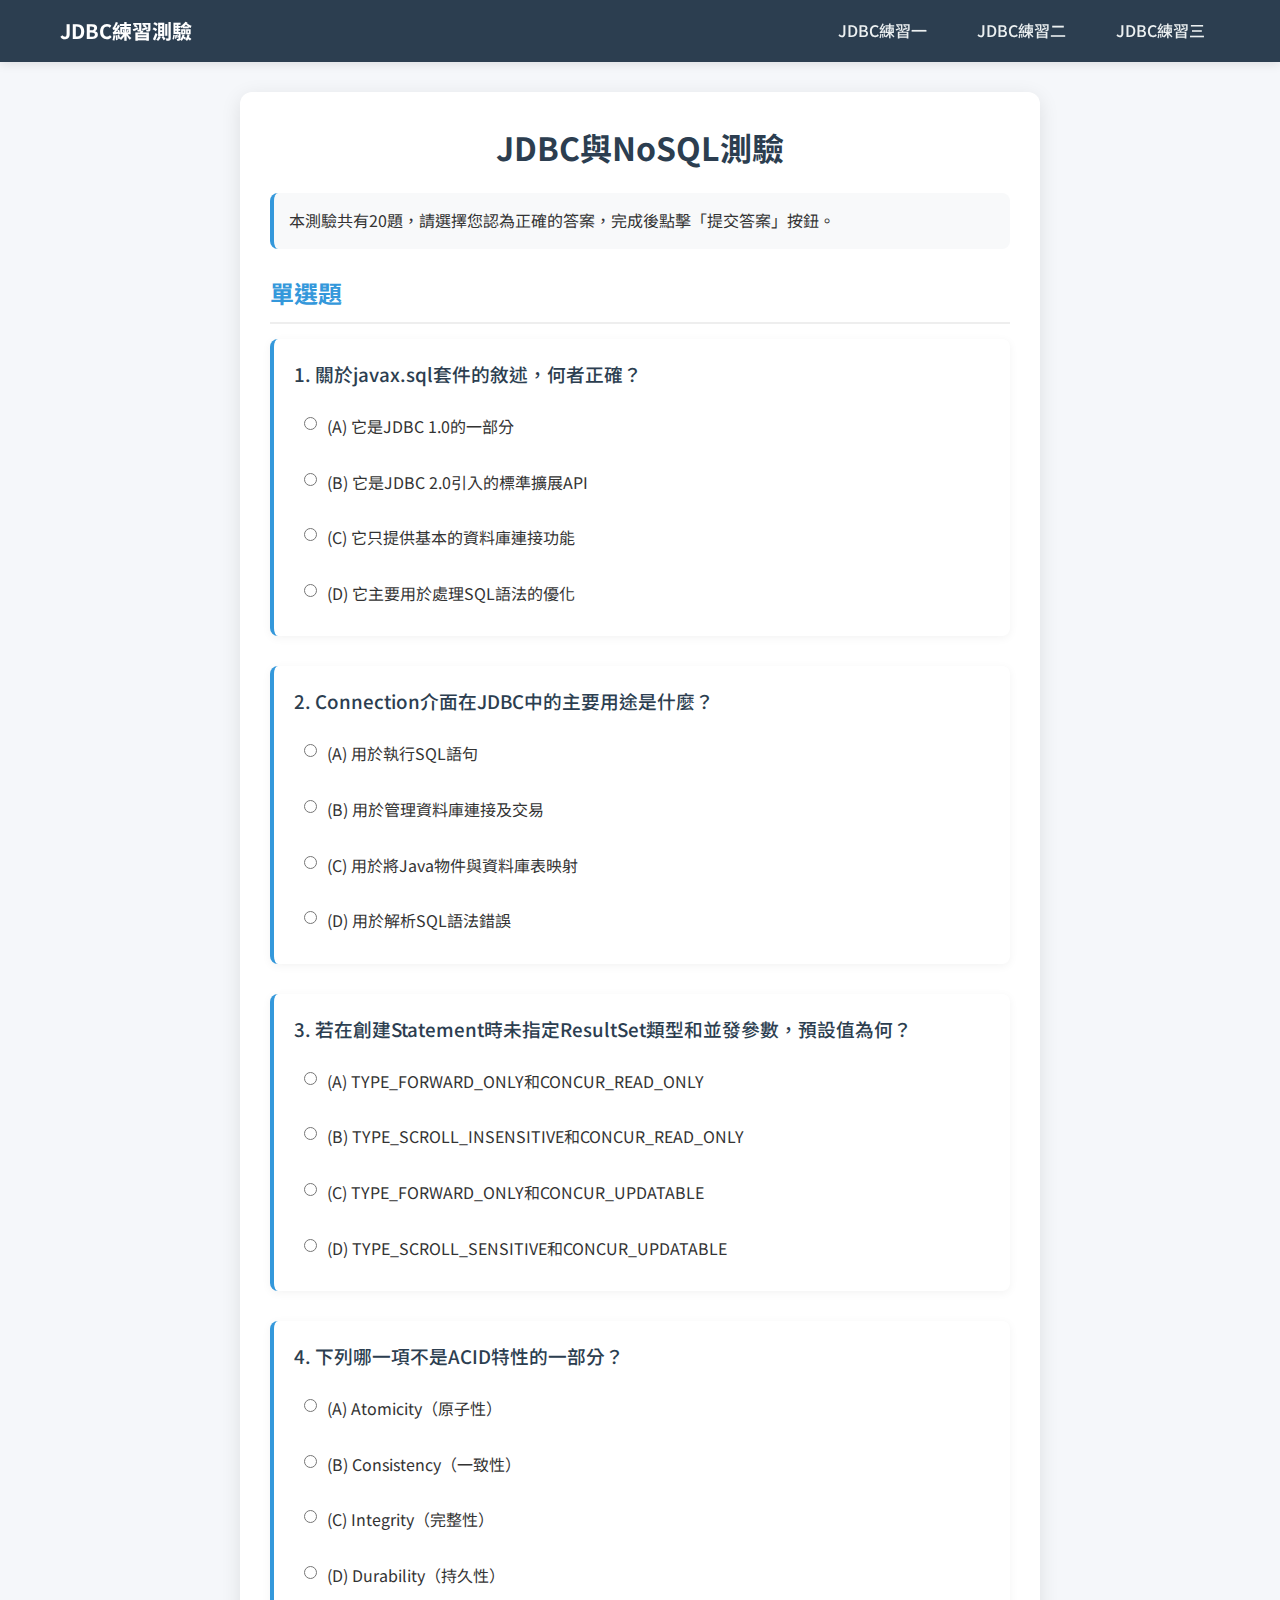
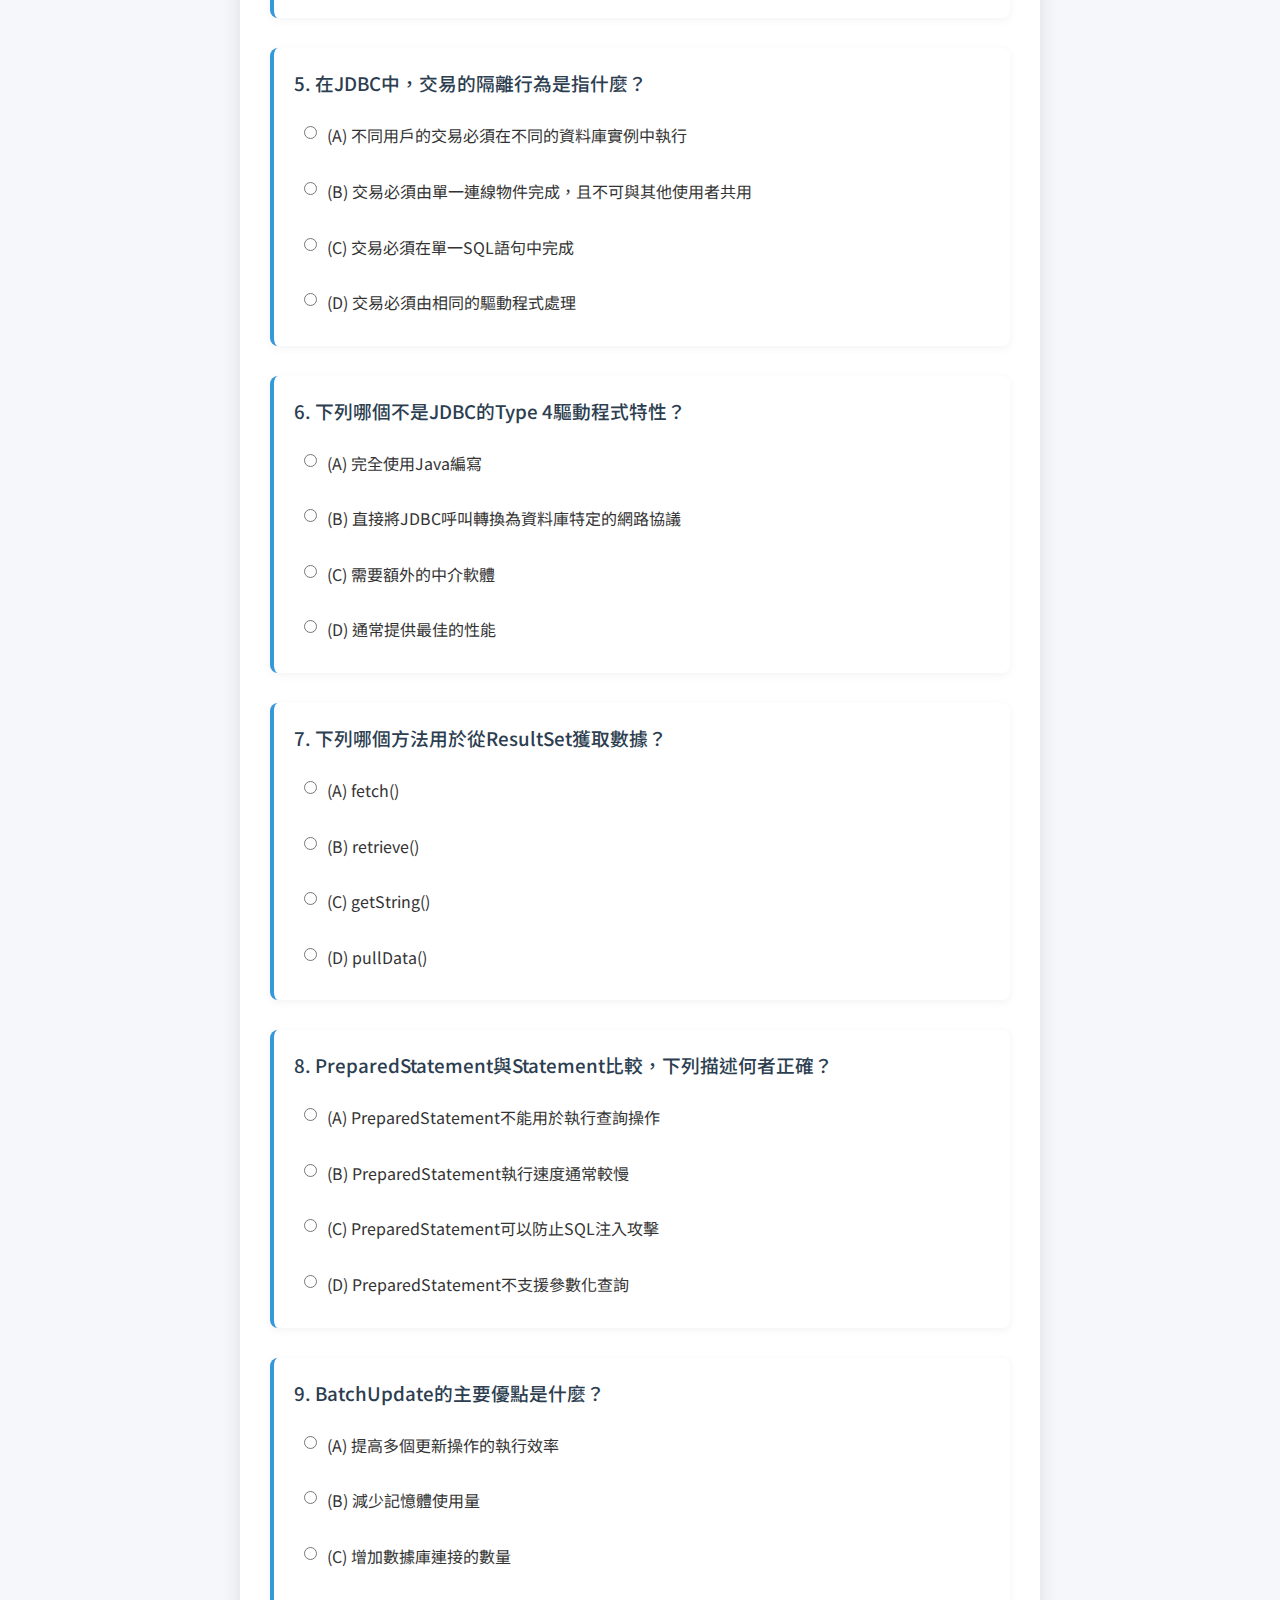
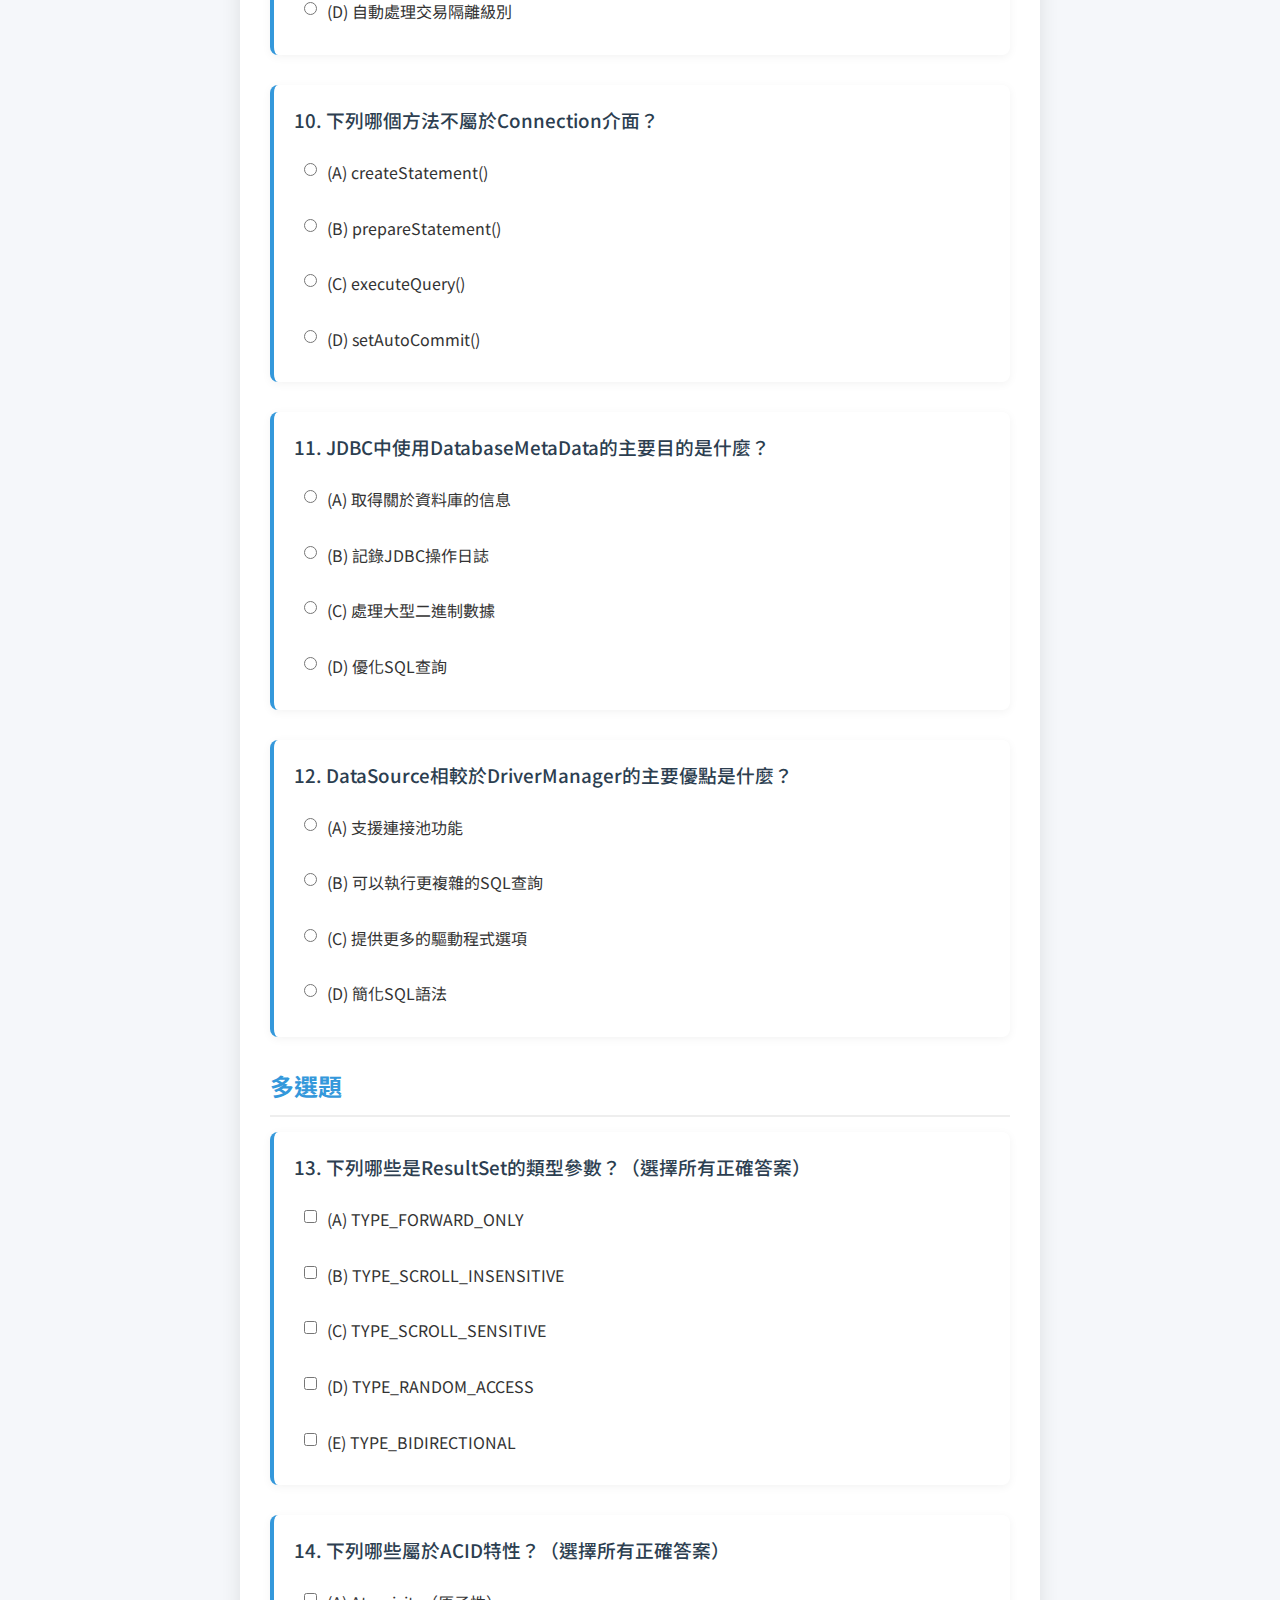
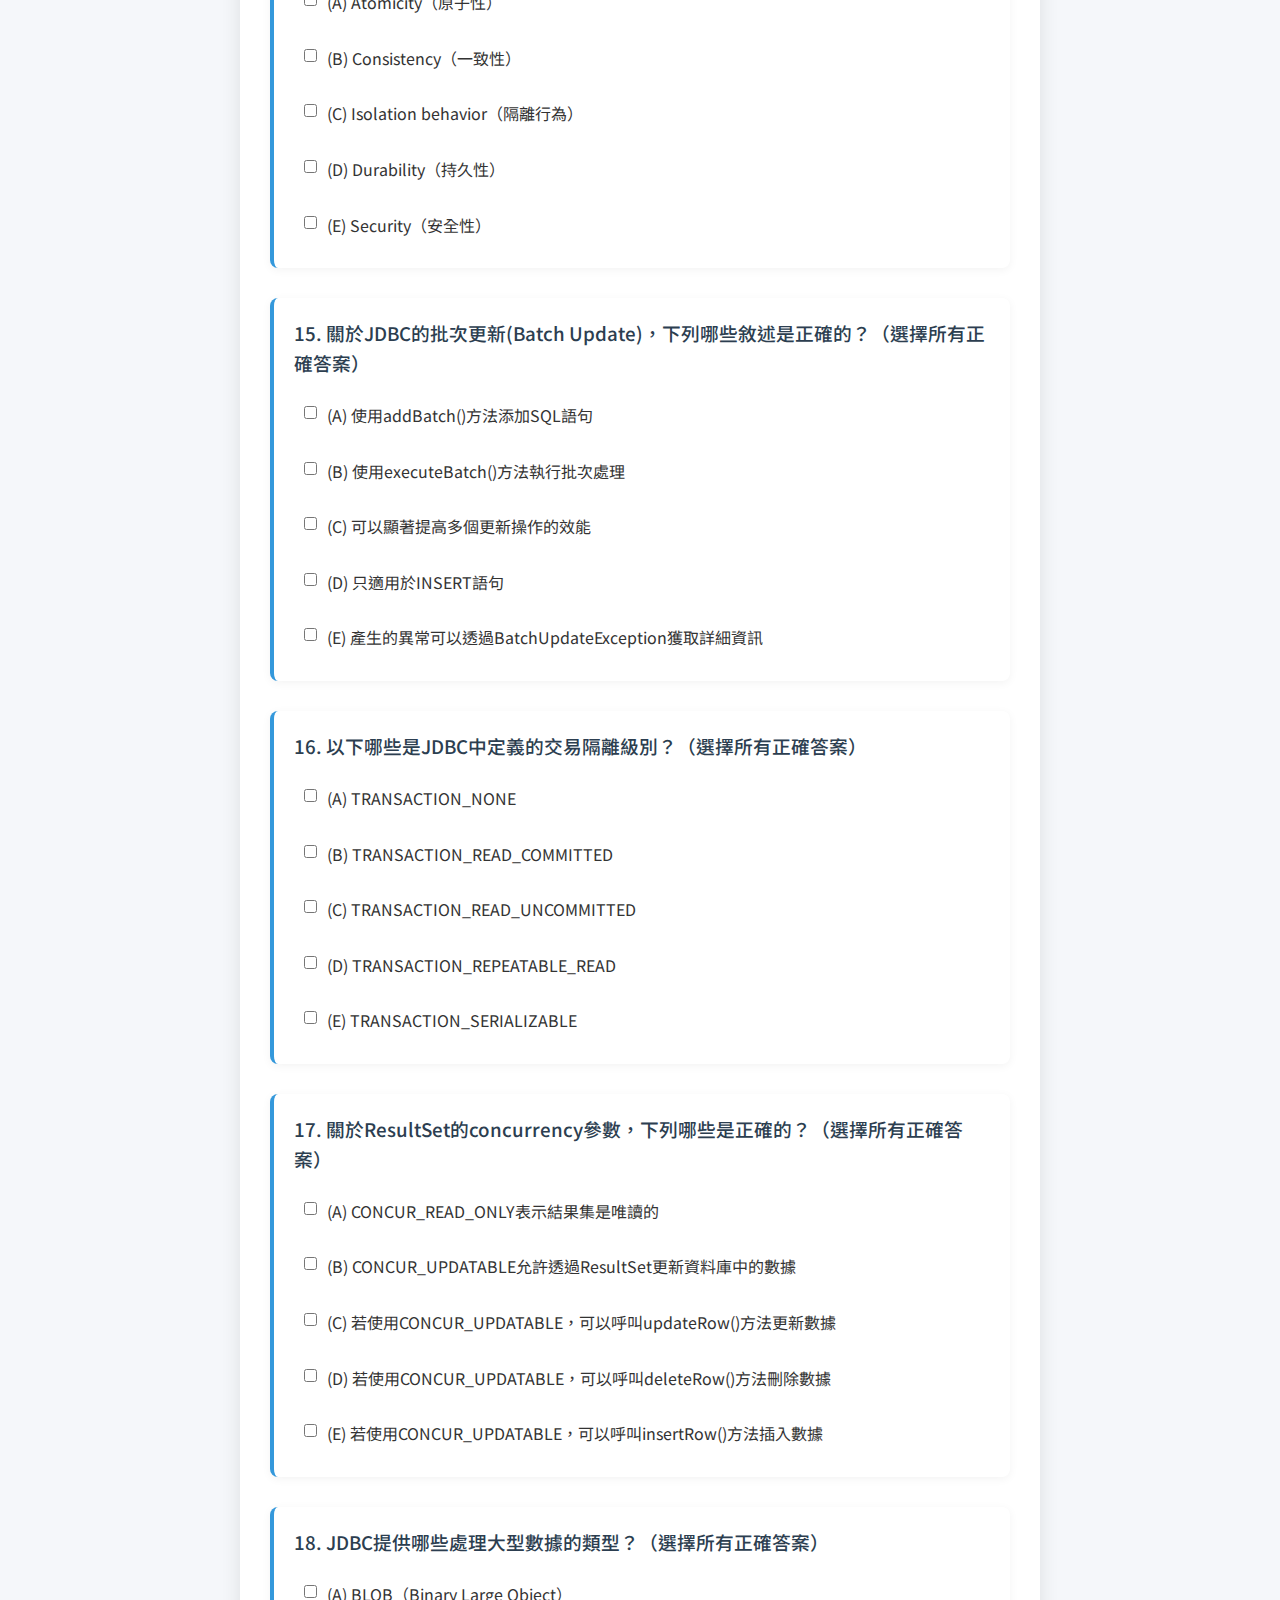
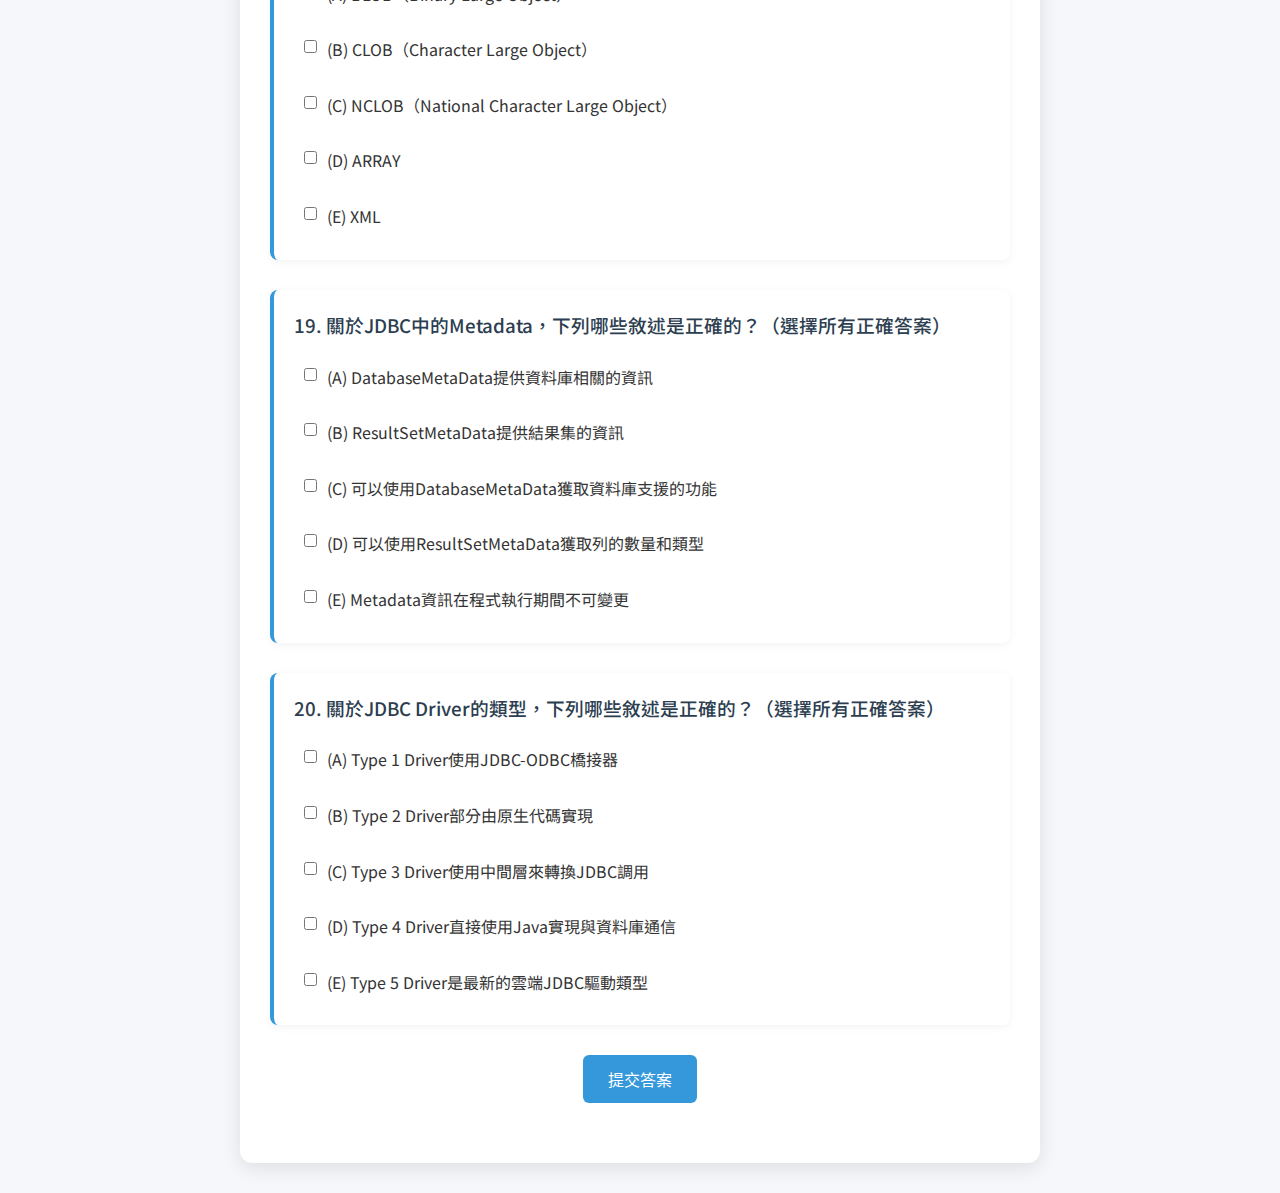
==== quiz3.html @ b81b111a "JDBC test3" ====
<!DOCTYPE html>
<html lang="zh-TW">
  <head>
    <meta charset="UTF-8" />
    <meta name="viewport" content="width=device-width, initial-scale=1.0" />
    <title>JDBC與NoSQL測驗</title>
    <link rel="stylesheet" href="./css/style.css" />
    <link
      href="https://fonts.googleapis.com/css2?family=Noto+Sans+TC:wght@400;500;700&display=swap"
      rel="stylesheet" />
  </head>
  <body>
    <!-- 導覽列 -->
    <div class="navbar">
      <div class="container">
        <a href="index.html" class="logo">JDBC練習測驗</a>
        <ul class="nav-links">
          <li><a href="quiz1.html">JDBC練習一</a></li>
          <li><a href="quiz2.html">JDBC練習二</a></li>
          <li><a href="quiz3.html">JDBC練習三</a></li>
        </ul>
      </div>
    </div>

    <div class="quiz-container">
      <h1>JDBC與NoSQL測驗</h1>

      <div class="instructions">
        <p>
          本測驗共有20題，請選擇您認為正確的答案，完成後點擊「提交答案」按鈕。
        </p>
      </div>

      <form id="quiz-form">
        <!-- 單選題區塊 -->
        <div class="section">
          <h2>單選題</h2>

          <!-- 問題1 -->
          <div class="question" id="q1">
            <h3>1. 關於javax.sql套件的敘述，何者正確？</h3>
            <div class="options">
              <label class="option">
                <input type="radio" name="q1" value="A" />
                <span class="option-text">(A) 它是JDBC 1.0的一部分</span>
              </label>
              <label class="option">
                <input type="radio" name="q1" value="B" />
                <span class="option-text"
                  >(B) 它是JDBC 2.0引入的標準擴展API</span
                >
              </label>
              <label class="option">
                <input type="radio" name="q1" value="C" />
                <span class="option-text"
                  >(C) 它只提供基本的資料庫連接功能</span
                >
              </label>
              <label class="option">
                <input type="radio" name="q1" value="D" />
                <span class="option-text">(D) 它主要用於處理SQL語法的優化</span>
              </label>
            </div>
          </div>

          <!-- 問題2 -->
          <div class="question" id="q2">
            <h3>2. Connection介面在JDBC中的主要用途是什麼？</h3>
            <div class="options">
              <label class="option">
                <input type="radio" name="q2" value="A" />
                <span class="option-text">(A) 用於執行SQL語句</span>
              </label>
              <label class="option">
                <input type="radio" name="q2" value="B" />
                <span class="option-text">(B) 用於管理資料庫連接及交易</span>
              </label>
              <label class="option">
                <input type="radio" name="q2" value="C" />
                <span class="option-text"
                  >(C) 用於將Java物件與資料庫表映射</span
                >
              </label>
              <label class="option">
                <input type="radio" name="q2" value="D" />
                <span class="option-text">(D) 用於解析SQL語法錯誤</span>
              </label>
            </div>
          </div>

          <!-- 問題3 -->
          <div class="question" id="q3">
            <h3>
              3. 若在創建Statement時未指定ResultSet類型和並發參數，預設值為何？
            </h3>
            <div class="options">
              <label class="option">
                <input type="radio" name="q3" value="A" />
                <span class="option-text"
                  >(A) TYPE_FORWARD_ONLY和CONCUR_READ_ONLY</span
                >
              </label>
              <label class="option">
                <input type="radio" name="q3" value="B" />
                <span class="option-text"
                  >(B) TYPE_SCROLL_INSENSITIVE和CONCUR_READ_ONLY</span
                >
              </label>
              <label class="option">
                <input type="radio" name="q3" value="C" />
                <span class="option-text"
                  >(C) TYPE_FORWARD_ONLY和CONCUR_UPDATABLE</span
                >
              </label>
              <label class="option">
                <input type="radio" name="q3" value="D" />
                <span class="option-text"
                  >(D) TYPE_SCROLL_SENSITIVE和CONCUR_UPDATABLE</span
                >
              </label>
            </div>
          </div>

          <!-- 問題4 -->
          <div class="question" id="q4">
            <h3>4. 下列哪一項不是ACID特性的一部分？</h3>
            <div class="options">
              <label class="option">
                <input type="radio" name="q4" value="A" />
                <span class="option-text">(A) Atomicity（原子性）</span>
              </label>
              <label class="option">
                <input type="radio" name="q4" value="B" />
                <span class="option-text">(B) Consistency（一致性）</span>
              </label>
              <label class="option">
                <input type="radio" name="q4" value="C" />
                <span class="option-text">(C) Integrity（完整性）</span>
              </label>
              <label class="option">
                <input type="radio" name="q4" value="D" />
                <span class="option-text">(D) Durability（持久性）</span>
              </label>
            </div>
          </div>

          <!-- 問題5 -->
          <div class="question" id="q5">
            <h3>5. 在JDBC中，交易的隔離行為是指什麼？</h3>
            <div class="options">
              <label class="option">
                <input type="radio" name="q5" value="A" />
                <span class="option-text"
                  >(A) 不同用戶的交易必須在不同的資料庫實例中執行</span
                >
              </label>
              <label class="option">
                <input type="radio" name="q5" value="B" />
                <span class="option-text"
                  >(B) 交易必須由單一連線物件完成，且不可與其他使用者共用</span
                >
              </label>
              <label class="option">
                <input type="radio" name="q5" value="C" />
                <span class="option-text">(C) 交易必須在單一SQL語句中完成</span>
              </label>
              <label class="option">
                <input type="radio" name="q5" value="D" />
                <span class="option-text"
                  >(D) 交易必須由相同的驅動程式處理</span
                >
              </label>
            </div>
          </div>

          <!-- 問題6 -->
          <div class="question" id="q6">
            <h3>6. 下列哪個不是JDBC的Type 4驅動程式特性？</h3>
            <div class="options">
              <label class="option">
                <input type="radio" name="q6" value="A" />
                <span class="option-text">(A) 完全使用Java編寫</span>
              </label>
              <label class="option">
                <input type="radio" name="q6" value="B" />
                <span class="option-text"
                  >(B) 直接將JDBC呼叫轉換為資料庫特定的網路協議</span
                >
              </label>
              <label class="option">
                <input type="radio" name="q6" value="C" />
                <span class="option-text">(C) 需要額外的中介軟體</span>
              </label>
              <label class="option">
                <input type="radio" name="q6" value="D" />
                <span class="option-text">(D) 通常提供最佳的性能</span>
              </label>
            </div>
          </div>

          <!-- 問題7 -->
          <div class="question" id="q7">
            <h3>7. 下列哪個方法用於從ResultSet獲取數據？</h3>
            <div class="options">
              <label class="option">
                <input type="radio" name="q7" value="A" />
                <span class="option-text">(A) fetch()</span>
              </label>
              <label class="option">
                <input type="radio" name="q7" value="B" />
                <span class="option-text">(B) retrieve()</span>
              </label>
              <label class="option">
                <input type="radio" name="q7" value="C" />
                <span class="option-text">(C) getString()</span>
              </label>
              <label class="option">
                <input type="radio" name="q7" value="D" />
                <span class="option-text">(D) pullData()</span>
              </label>
            </div>
          </div>

          <!-- 問題8 -->
          <div class="question" id="q8">
            <h3>8. PreparedStatement與Statement比較，下列描述何者正確？</h3>
            <div class="options">
              <label class="option">
                <input type="radio" name="q8" value="A" />
                <span class="option-text"
                  >(A) PreparedStatement不能用於執行查詢操作</span
                >
              </label>
              <label class="option">
                <input type="radio" name="q8" value="B" />
                <span class="option-text"
                  >(B) PreparedStatement執行速度通常較慢</span
                >
              </label>
              <label class="option">
                <input type="radio" name="q8" value="C" />
                <span class="option-text"
                  >(C) PreparedStatement可以防止SQL注入攻擊</span
                >
              </label>
              <label class="option">
                <input type="radio" name="q8" value="D" />
                <span class="option-text"
                  >(D) PreparedStatement不支援參數化查詢</span
                >
              </label>
            </div>
          </div>

          <!-- 問題9 -->
          <div class="question" id="q9">
            <h3>9. BatchUpdate的主要優點是什麼？</h3>
            <div class="options">
              <label class="option">
                <input type="radio" name="q9" value="A" />
                <span class="option-text">(A) 提高多個更新操作的執行效率</span>
              </label>
              <label class="option">
                <input type="radio" name="q9" value="B" />
                <span class="option-text">(B) 減少記憶體使用量</span>
              </label>
              <label class="option">
                <input type="radio" name="q9" value="C" />
                <span class="option-text">(C) 增加數據庫連接的數量</span>
              </label>
              <label class="option">
                <input type="radio" name="q9" value="D" />
                <span class="option-text">(D) 自動處理交易隔離級別</span>
              </label>
            </div>
          </div>

          <!-- 問題10 -->
          <div class="question" id="q10">
            <h3>10. 下列哪個方法不屬於Connection介面？</h3>
            <div class="options">
              <label class="option">
                <input type="radio" name="q10" value="A" />
                <span class="option-text">(A) createStatement()</span>
              </label>
              <label class="option">
                <input type="radio" name="q10" value="B" />
                <span class="option-text">(B) prepareStatement()</span>
              </label>
              <label class="option">
                <input type="radio" name="q10" value="C" />
                <span class="option-text">(C) executeQuery()</span>
              </label>
              <label class="option">
                <input type="radio" name="q10" value="D" />
                <span class="option-text">(D) setAutoCommit()</span>
              </label>
            </div>
          </div>

          <!-- 問題11 -->
          <div class="question" id="q11">
            <h3>11. JDBC中使用DatabaseMetaData的主要目的是什麼？</h3>
            <div class="options">
              <label class="option">
                <input type="radio" name="q11" value="A" />
                <span class="option-text">(A) 取得關於資料庫的信息</span>
              </label>
              <label class="option">
                <input type="radio" name="q11" value="B" />
                <span class="option-text">(B) 記錄JDBC操作日誌</span>
              </label>
              <label class="option">
                <input type="radio" name="q11" value="C" />
                <span class="option-text">(C) 處理大型二進制數據</span>
              </label>
              <label class="option">
                <input type="radio" name="q11" value="D" />
                <span class="option-text">(D) 優化SQL查詢</span>
              </label>
            </div>
          </div>

          <!-- 問題12 -->
          <div class="question" id="q12">
            <h3>12. DataSource相較於DriverManager的主要優點是什麼？</h3>
            <div class="options">
              <label class="option">
                <input type="radio" name="q12" value="A" />
                <span class="option-text">(A) 支援連接池功能</span>
              </label>
              <label class="option">
                <input type="radio" name="q12" value="B" />
                <span class="option-text">(B) 可以執行更複雜的SQL查詢</span>
              </label>
              <label class="option">
                <input type="radio" name="q12" value="C" />
                <span class="option-text">(C) 提供更多的驅動程式選項</span>
              </label>
              <label class="option">
                <input type="radio" name="q12" value="D" />
                <span class="option-text">(D) 簡化SQL語法</span>
              </label>
            </div>
          </div>
        </div>

        <!-- 多選題區塊 -->
        <div class="section">
          <h2>多選題</h2>

          <!-- 問題13 -->
          <div class="question" id="q13">
            <h3>13. 下列哪些是ResultSet的類型參數？（選擇所有正確答案）</h3>
            <div class="options">
              <label class="option">
                <input type="checkbox" name="q13" value="A" />
                <span class="option-text">(A) TYPE_FORWARD_ONLY</span>
              </label>
              <label class="option">
                <input type="checkbox" name="q13" value="B" />
                <span class="option-text">(B) TYPE_SCROLL_INSENSITIVE</span>
              </label>
              <label class="option">
                <input type="checkbox" name="q13" value="C" />
                <span class="option-text">(C) TYPE_SCROLL_SENSITIVE</span>
              </label>
              <label class="option">
                <input type="checkbox" name="q13" value="D" />
                <span class="option-text">(D) TYPE_RANDOM_ACCESS</span>
              </label>
              <label class="option">
                <input type="checkbox" name="q13" value="E" />
                <span class="option-text">(E) TYPE_BIDIRECTIONAL</span>
              </label>
            </div>
          </div>

          <!-- 問題14 -->
          <div class="question" id="q14">
            <h3>14. 下列哪些屬於ACID特性？（選擇所有正確答案）</h3>
            <div class="options">
              <label class="option">
                <input type="checkbox" name="q14" value="A" />
                <span class="option-text">(A) Atomicity（原子性）</span>
              </label>
              <label class="option">
                <input type="checkbox" name="q14" value="B" />
                <span class="option-text">(B) Consistency（一致性）</span>
              </label>
              <label class="option">
                <input type="checkbox" name="q14" value="C" />
                <span class="option-text"
                  >(C) Isolation behavior（隔離行為）</span
                >
              </label>
              <label class="option">
                <input type="checkbox" name="q14" value="D" />
                <span class="option-text">(D) Durability（持久性）</span>
              </label>
              <label class="option">
                <input type="checkbox" name="q14" value="E" />
                <span class="option-text">(E) Security（安全性）</span>
              </label>
            </div>
          </div>

          <!-- 問題15 -->
          <div class="question" id="q15">
            <h3>
              15. 關於JDBC的批次更新(Batch
              Update)，下列哪些敘述是正確的？（選擇所有正確答案）
            </h3>
            <div class="options">
              <label class="option">
                <input type="checkbox" name="q15" value="A" />
                <span class="option-text"
                  >(A) 使用addBatch()方法添加SQL語句</span
                >
              </label>
              <label class="option">
                <input type="checkbox" name="q15" value="B" />
                <span class="option-text"
                  >(B) 使用executeBatch()方法執行批次處理</span
                >
              </label>
              <label class="option">
                <input type="checkbox" name="q15" value="C" />
                <span class="option-text"
                  >(C) 可以顯著提高多個更新操作的效能</span
                >
              </label>
              <label class="option">
                <input type="checkbox" name="q15" value="D" />
                <span class="option-text">(D) 只適用於INSERT語句</span>
              </label>
              <label class="option">
                <input type="checkbox" name="q15" value="E" />
                <span class="option-text"
                  >(E) 產生的異常可以透過BatchUpdateException獲取詳細資訊</span
                >
              </label>
            </div>
          </div>

          <!-- 問題16 -->
          <div class="question" id="q16">
            <h3>
              16. 以下哪些是JDBC中定義的交易隔離級別？（選擇所有正確答案）
            </h3>
            <div class="options">
              <label class="option">
                <input type="checkbox" name="q16" value="A" />
                <span class="option-text">(A) TRANSACTION_NONE</span>
              </label>
              <label class="option">
                <input type="checkbox" name="q16" value="B" />
                <span class="option-text">(B) TRANSACTION_READ_COMMITTED</span>
              </label>
              <label class="option">
                <input type="checkbox" name="q16" value="C" />
                <span class="option-text"
                  >(C) TRANSACTION_READ_UNCOMMITTED</span
                >
              </label>
              <label class="option">
                <input type="checkbox" name="q16" value="D" />
                <span class="option-text">(D) TRANSACTION_REPEATABLE_READ</span>
              </label>
              <label class="option">
                <input type="checkbox" name="q16" value="E" />
                <span class="option-text">(E) TRANSACTION_SERIALIZABLE</span>
              </label>
            </div>
          </div>

          <!-- 問題17 -->
          <div class="question" id="q17">
            <h3>
              17.
              關於ResultSet的concurrency參數，下列哪些是正確的？（選擇所有正確答案）
            </h3>
            <div class="options">
              <label class="option">
                <input type="checkbox" name="q17" value="A" />
                <span class="option-text"
                  >(A) CONCUR_READ_ONLY表示結果集是唯讀的</span
                >
              </label>
              <label class="option">
                <input type="checkbox" name="q17" value="B" />
                <span class="option-text"
                  >(B) CONCUR_UPDATABLE允許透過ResultSet更新資料庫中的數據</span
                >
              </label>
              <label class="option">
                <input type="checkbox" name="q17" value="C" />
                <span class="option-text"
                  >(C)
                  若使用CONCUR_UPDATABLE，可以呼叫updateRow()方法更新數據</span
                >
              </label>
              <label class="option">
                <input type="checkbox" name="q17" value="D" />
                <span class="option-text"
                  >(D)
                  若使用CONCUR_UPDATABLE，可以呼叫deleteRow()方法刪除數據</span
                >
              </label>
              <label class="option">
                <input type="checkbox" name="q17" value="E" />
                <span class="option-text"
                  >(E)
                  若使用CONCUR_UPDATABLE，可以呼叫insertRow()方法插入數據</span
                >
              </label>
            </div>
          </div>

          <!-- 問題18 -->
          <div class="question" id="q18">
            <h3>18. JDBC提供哪些處理大型數據的類型？（選擇所有正確答案）</h3>
            <div class="options">
              <label class="option">
                <input type="checkbox" name="q18" value="A" />
                <span class="option-text">(A) BLOB（Binary Large Object）</span>
              </label>
              <label class="option">
                <input type="checkbox" name="q18" value="B" />
                <span class="option-text"
                  >(B) CLOB（Character Large Object）</span
                >
              </label>
              <label class="option">
                <input type="checkbox" name="q18" value="C" />
                <span class="option-text"
                  >(C) NCLOB（National Character Large Object）</span
                >
              </label>
              <label class="option">
                <input type="checkbox" name="q18" value="D" />
                <span class="option-text">(D) ARRAY</span>
              </label>
              <label class="option">
                <input type="checkbox" name="q18" value="E" />
                <span class="option-text">(E) XML</span>
              </label>
            </div>
          </div>

          <!-- 問題19 -->
          <div class="question" id="q19">
            <h3>
              19.
              關於JDBC中的Metadata，下列哪些敘述是正確的？（選擇所有正確答案）
            </h3>
            <div class="options">
              <label class="option">
                <input type="checkbox" name="q19" value="A" />
                <span class="option-text"
                  >(A) DatabaseMetaData提供資料庫相關的資訊</span
                >
              </label>
              <label class="option">
                <input type="checkbox" name="q19" value="B" />
                <span class="option-text"
                  >(B) ResultSetMetaData提供結果集的資訊</span
                >
              </label>
              <label class="option">
                <input type="checkbox" name="q19" value="C" />
                <span class="option-text"
                  >(C) 可以使用DatabaseMetaData獲取資料庫支援的功能</span
                >
              </label>
              <label class="option">
                <input type="checkbox" name="q19" value="D" />
                <span class="option-text"
                  >(D) 可以使用ResultSetMetaData獲取列的數量和類型</span
                >
              </label>
              <label class="option">
                <input type="checkbox" name="q19" value="E" />
                <span class="option-text"
                  >(E) Metadata資訊在程式執行期間不可變更</span
                >
              </label>
            </div>
          </div>

          <!-- 問題20 -->
          <div class="question" id="q20">
            <h3>
              20. 關於JDBC
              Driver的類型，下列哪些敘述是正確的？（選擇所有正確答案）
            </h3>
            <div class="options">
              <label class="option">
                <input type="checkbox" name="q20" value="A" />
                <span class="option-text"
                  >(A) Type 1 Driver使用JDBC-ODBC橋接器</span
                >
              </label>
              <label class="option">
                <input type="checkbox" name="q20" value="B" />
                <span class="option-text"
                  >(B) Type 2 Driver部分由原生代碼實現</span
                >
              </label>
              <label class="option">
                <input type="checkbox" name="q20" value="C" />
                <span class="option-text"
                  >(C) Type 3 Driver使用中間層來轉換JDBC調用</span
                >
              </label>
              <label class="option">
                <input type="checkbox" name="q20" value="D" />
                <span class="option-text"
                  >(D) Type 4 Driver直接使用Java實現與資料庫通信</span
                >
              </label>
              <label class="option">
                <input type="checkbox" name="q20" value="E" />
                <span class="option-text"
                  >(E) Type 5 Driver是最新的雲端JDBC驅動類型</span
                >
              </label>
            </div>
          </div>
        </div>

        <!-- 提交按鈕 -->
        <div class="submit-container">
          <button type="submit" id="submit-btn">提交答案</button>
        </div>
      </form>

      <!-- 結果區塊 -->
      <div id="results" class="results-container hidden">
        <h2>測驗結果</h2>
        <div class="score-display">
          <span id="score">0</span> / <span id="total">20</span> 題正確
        </div>
        <div class="percentage">正確率: <span id="percentage">0%</span></div>
        <div id="detailed-results">
          <!-- 詳細答案會動態生成 -->
        </div>
        <button id="retry-btn">再試一次</button>
      </div>
    </div>

    <script src="./js/test.js"></script>
  </body>
</html>
---- css/style.css ----
* {
  margin: 0;
  padding: 0;
  box-sizing: border-box;
}

body {
  font-family: 'Noto Sans TC', sans-serif;
  background-color: #f5f7fa;
  color: #333;
  line-height: 1.6;
}

/* 導覽列樣式 */
.navbar {
  background-color: #2c3e50;
  padding: 15px 0;
  box-shadow: 0 2px 10px rgba(0, 0, 0, 0.1);
  position: sticky;
  top: 0;
  z-index: 1000;
}

.container {
  max-width: 1200px;
  margin: 0 auto;
  padding: 0 20px;
  display: flex;
  justify-content: space-between;
  align-items: center;
}

.logo {
  color: white;
  font-size: 20px;
  font-weight: 700;
  text-decoration: none;
}

.nav-links {
  display: flex;
  list-style: none;
}

.nav-links li {
  margin-left: 20px;
}

.nav-links a {
  color: #ecf0f1;
  text-decoration: none;
  font-weight: 500;
  padding: 8px 15px;
  border-radius: 4px;
  transition: background-color 0.3s, color 0.3s;
}

.nav-links a:hover,
.nav-links a.active {
  background-color: #3498db;
  color: white;
}

/* 主頁樣式 */
.home-container {
  max-width: 1000px;
  margin: 50px auto;
  padding: 20px;
  background: white;
  border-radius: 12px;
  box-shadow: 0 5px 20px rgba(0, 0, 0, 0.1);
}

.intro {
  text-align: center;
  margin: 30px 0;
  font-size: 18px;
  color: #555;
}

.quiz-cards {
  display: flex;
  gap: 30px;
  margin-top: 40px;
}

.quiz-card {
  flex: 1;
  padding: 30px;
  background: #f9f9f9;
  border-radius: 8px;
  box-shadow: 0 3px 10px rgba(0, 0, 0, 0.05);
  transition: transform 0.3s, box-shadow 0.3s;
}

.quiz-card:hover {
  transform: translateY(-5px);
  box-shadow: 0 8px 15px rgba(0, 0, 0, 0.1);
}

.quiz-card h2 {
  color: #3498db;
  margin-bottom: 15px;
}

.btn {
  display: inline-block;
  background-color: #3498db;
  color: white;
  padding: 10px 20px;
  border-radius: 6px;
  text-decoration: none;
  margin-top: 20px;
  font-weight: 500;
  transition: background-color 0.3s;
}

.btn:hover {
  background-color: #2980b9;
}

/* 測驗頁面樣式 */
.quiz-container {
  max-width: 800px;
  margin: 30px auto;
  padding: 30px;
  background: white;
  border-radius: 12px;
  box-shadow: 0 5px 20px rgba(0, 0, 0, 0.1);
}

h1 {
  text-align: center;
  color: #2c3e50;
  margin-bottom: 20px;
  font-weight: 700;
}

h2 {
  color: #3498db;
  margin: 25px 0 15px;
  padding-bottom: 10px;
  border-bottom: 2px solid #eee;
}

.instructions {
  background-color: #f8f9fa;
  padding: 15px;
  border-radius: 8px;
  margin-bottom: 25px;
  border-left: 4px solid #3498db;
}

.question {
  margin-bottom: 30px;
  padding: 20px;
  background-color: #fff;
  border-radius: 8px;
  box-shadow: 0 2px 10px rgba(0, 0, 0, 0.05);
  border-left: 4px solid #3498db;
}

.question h3 {
  margin-bottom: 15px;
  font-weight: 500;
  color: #2c3e50;
}

.options {
  display: flex;
  flex-direction: column;
  gap: 10px;
}

.option {
  display: flex;
  align-items: flex-start;
  padding: 10px;
  border-radius: 6px;
  cursor: pointer;
  transition: background 0.2s;
}

.option:hover {
  background-color: #f0f7ff;
}

.option input {
  margin-top: 3px;
  margin-right: 10px;
}

.option-text {
  flex: 1;
}

.submit-container {
  display: flex;
  justify-content: center;
  margin: 30px 0;
}

button {
  background-color: #3498db;
  color: white;
  border: none;
  padding: 12px 25px;
  font-size: 16px;
  border-radius: 6px;
  cursor: pointer;
  font-weight: 500;
  transition: background 0.3s;
}

button:hover {
  background-color: #2980b9;
}

.results-container {
  margin-top: 30px;
  padding: 20px;
  background-color: #fff;
  border-radius: 8px;
  box-shadow: 0 2px 10px rgba(0, 0, 0, 0.05);
}

.hidden {
  display: none;
}

.score-display {
  font-size: 24px;
  font-weight: bold;
  text-align: center;
  margin: 20px 0;
}

.percentage {
  text-align: center;
  font-size: 18px;
  margin-bottom: 20px;
}

.result-item {
  margin: 15px 0;
  padding: 15px;
  border-radius: 8px;
  background-color: #f8f9fa;
}

.correct {
  border-left: 4px solid #2ecc71;
}

.incorrect {
  border-left: 4px solid #e74c3c;
}

.answer-explanation {
  margin-top: 10px;
  padding: 10px;
  background-color: #f9f9f9;
  border-radius: 4px;
}

.correct-answer {
  font-weight: bold;
  color: #2ecc71;
}

.user-answer {
  margin-top: 5px;
}

.wrong {
  color: #e74c3c;
}

#retry-btn {
  display: block;
  margin: 20px auto;
}

footer {
  text-align: center;
  padding: 20px;
  margin-top: 30px;
  color: #7f8c8d;
}

@media (max-width: 768px) {

  .quiz-container,
  .home-container {
    margin: 15px;
    padding: 20px;
  }

  .question {
    padding: 15px;
  }

  .quiz-cards {
    flex-direction: column;
  }
}
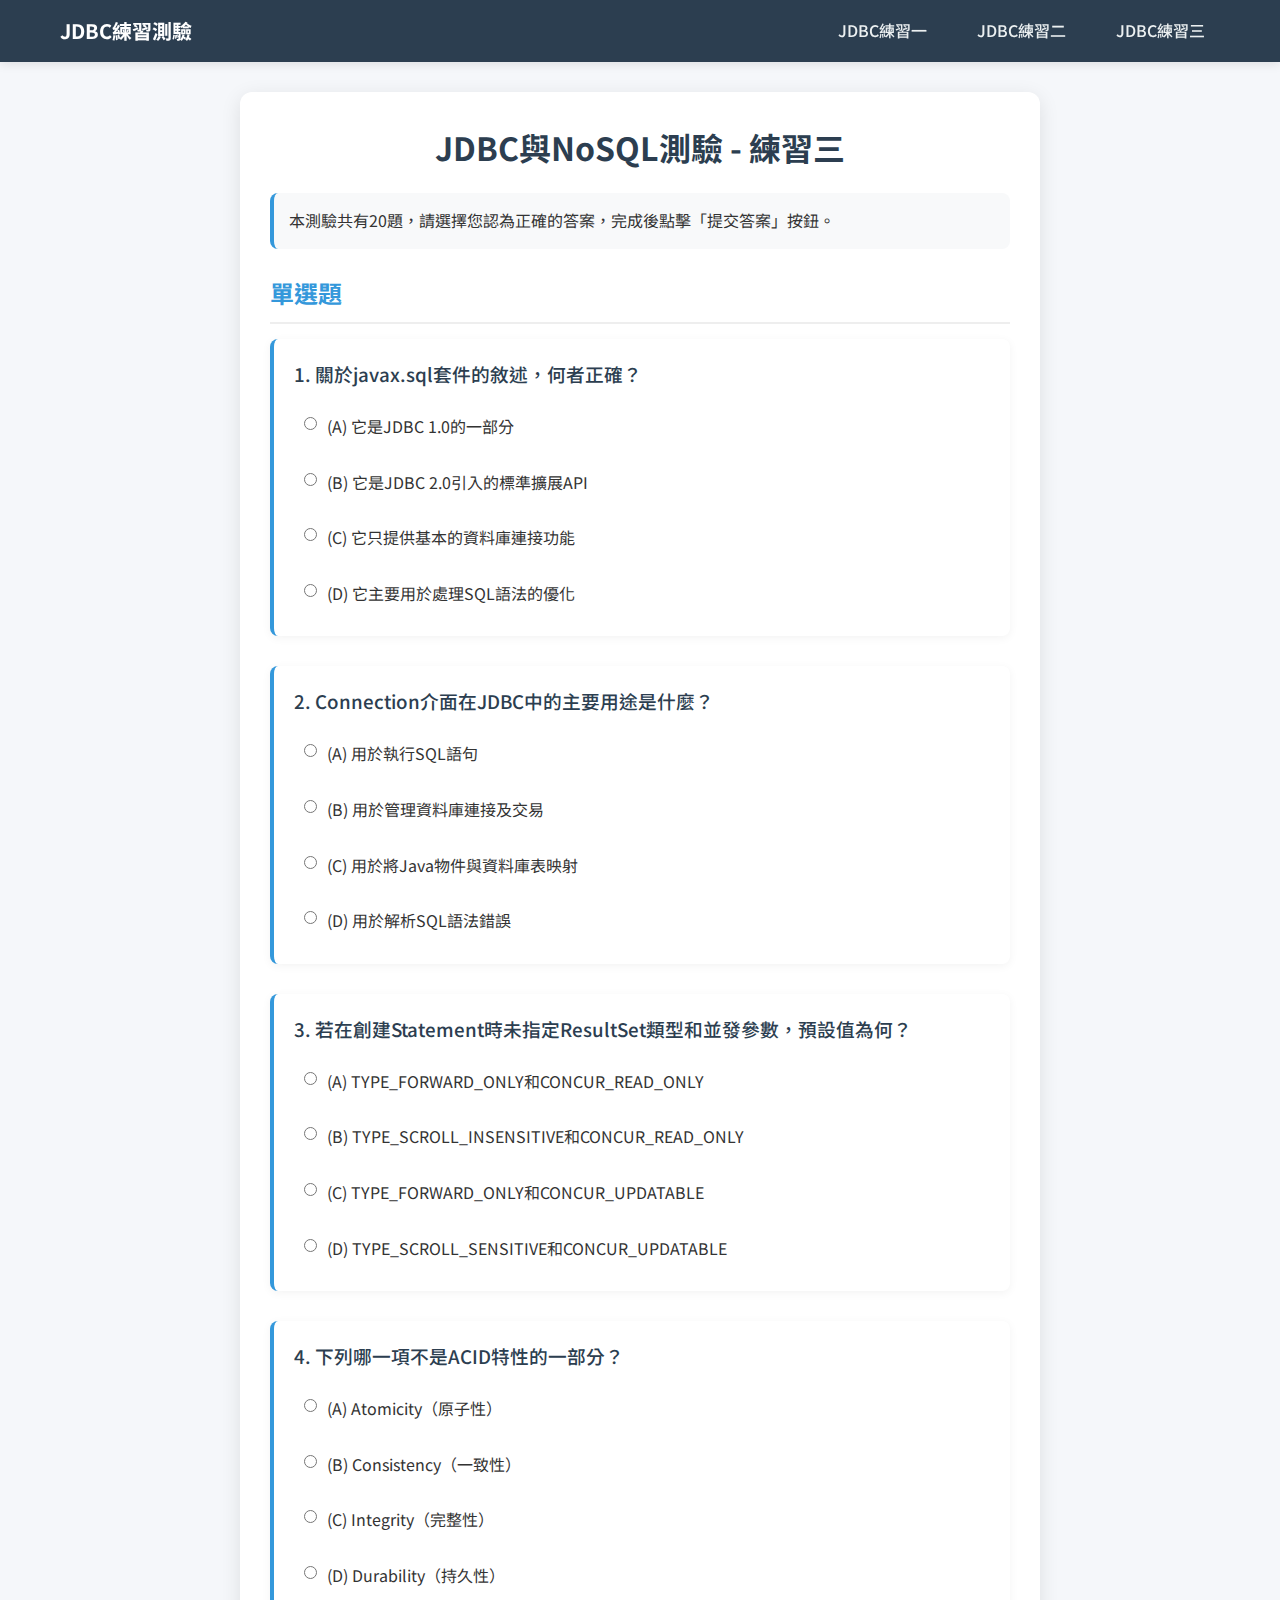
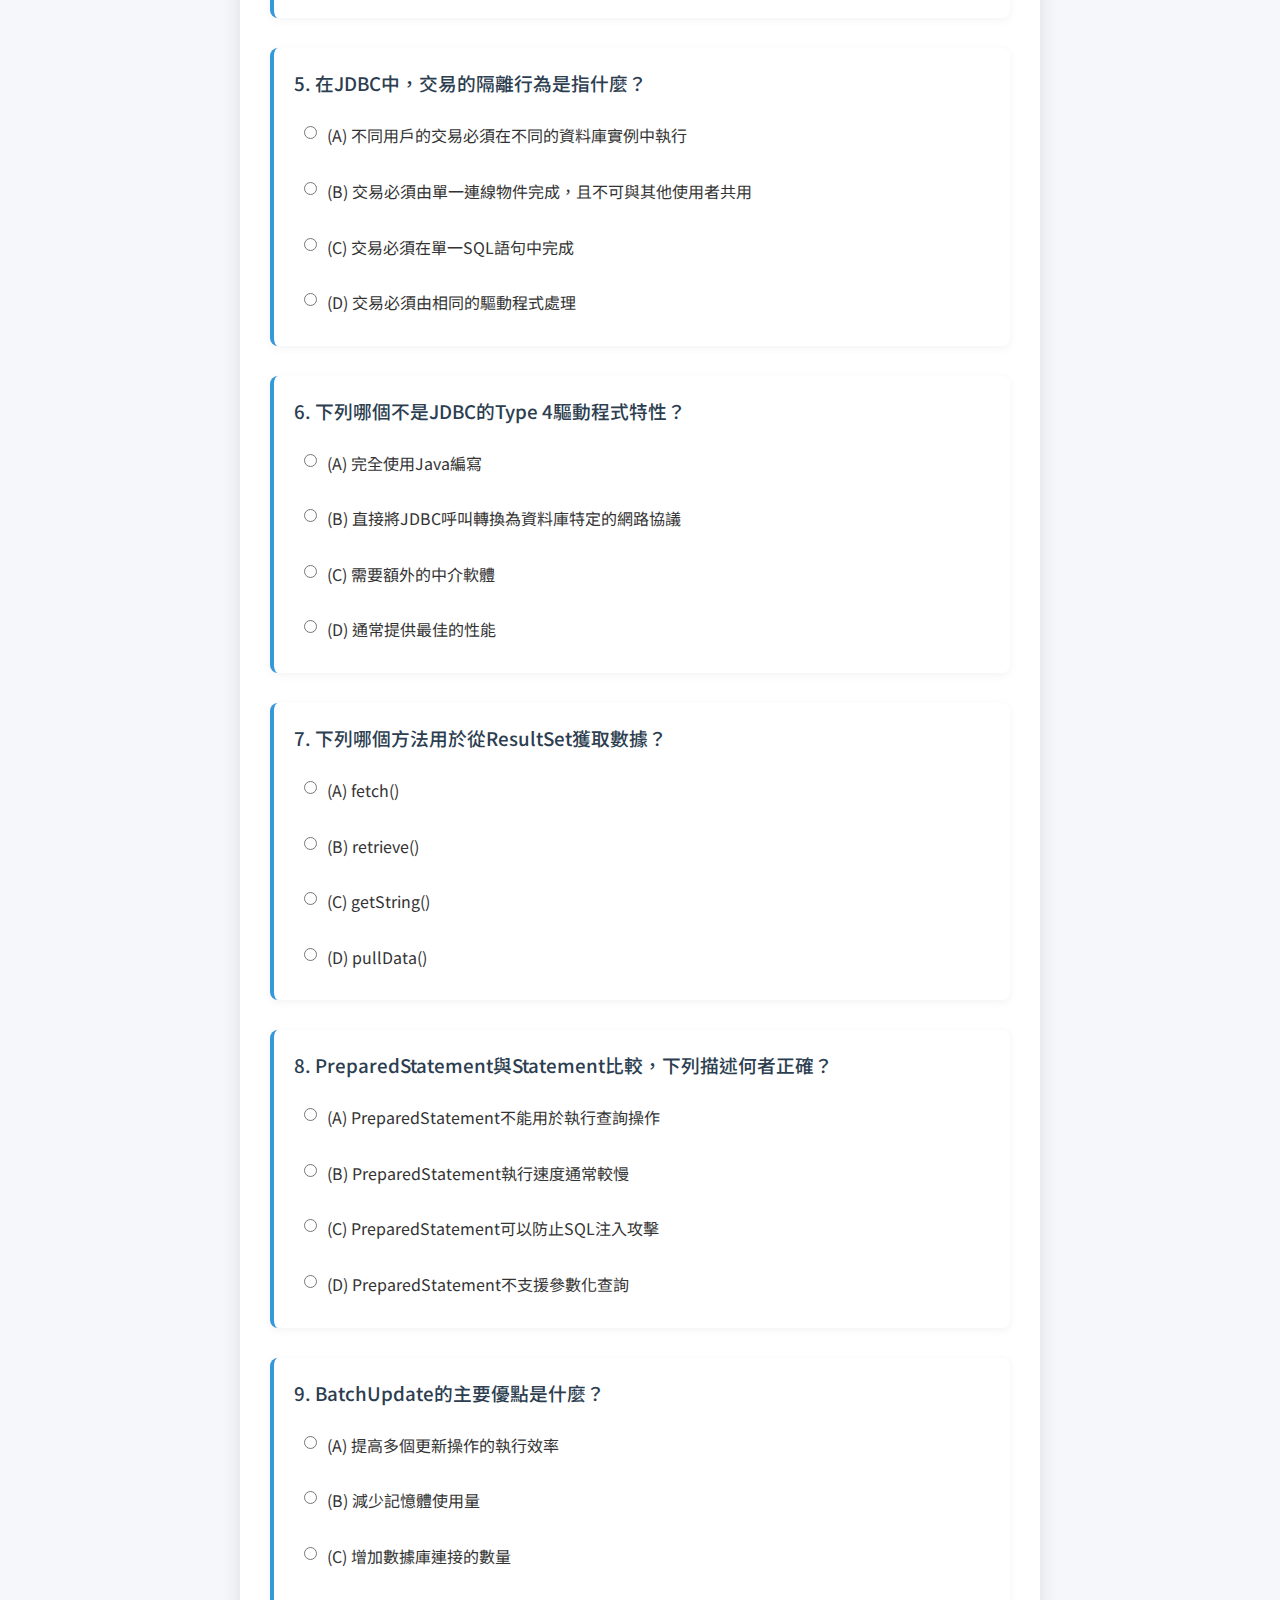
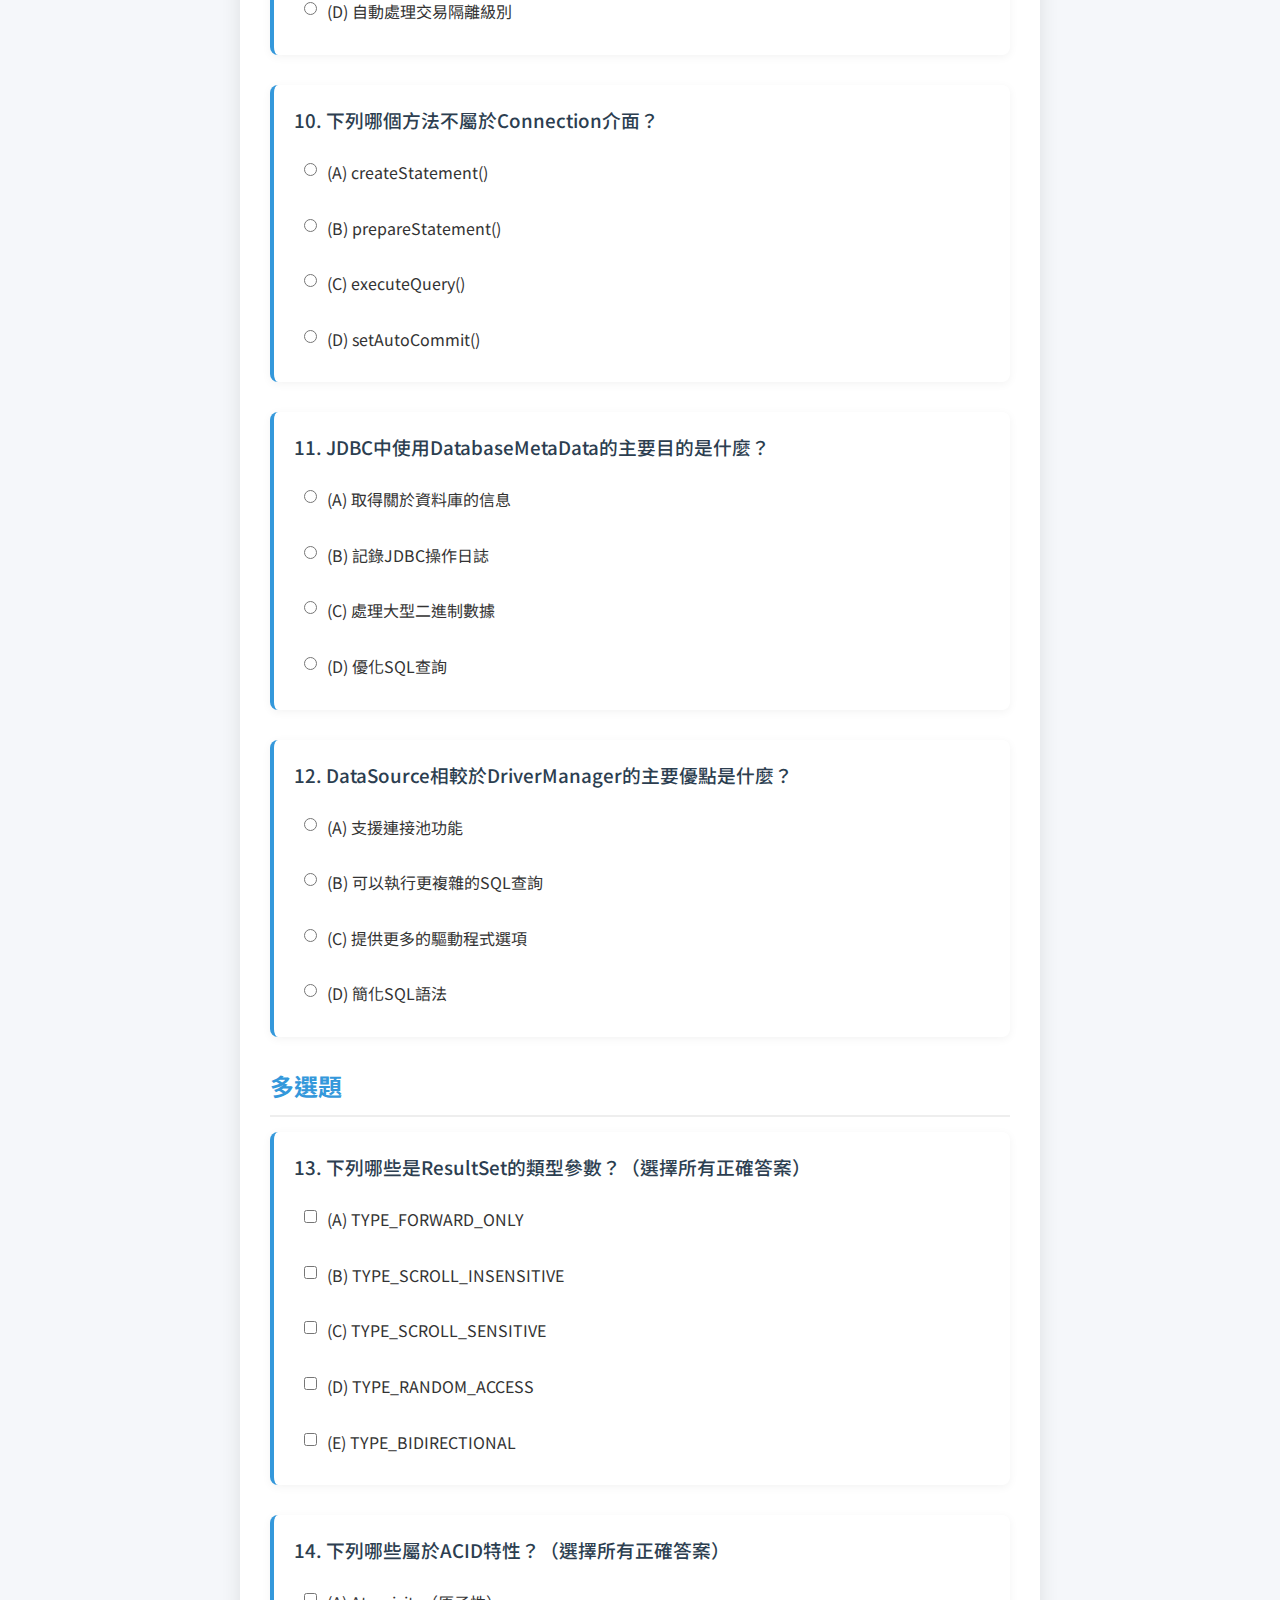
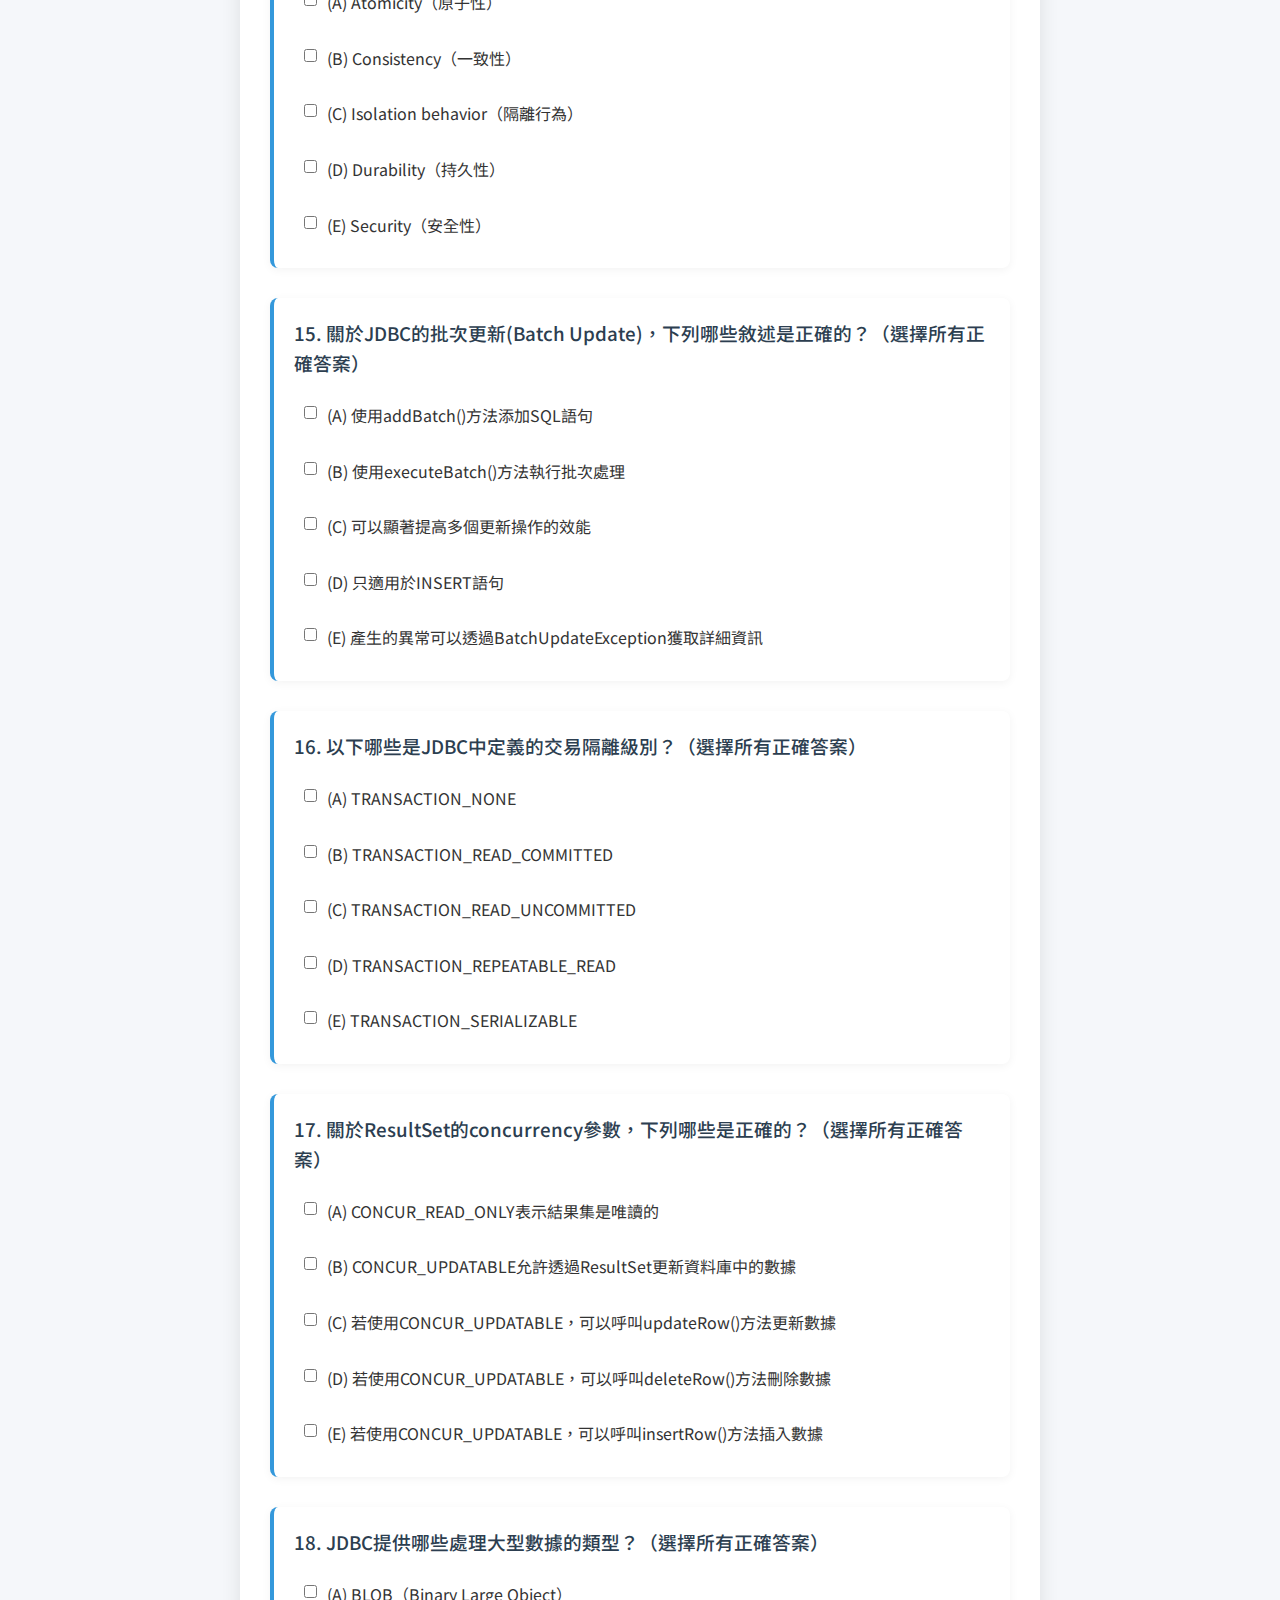
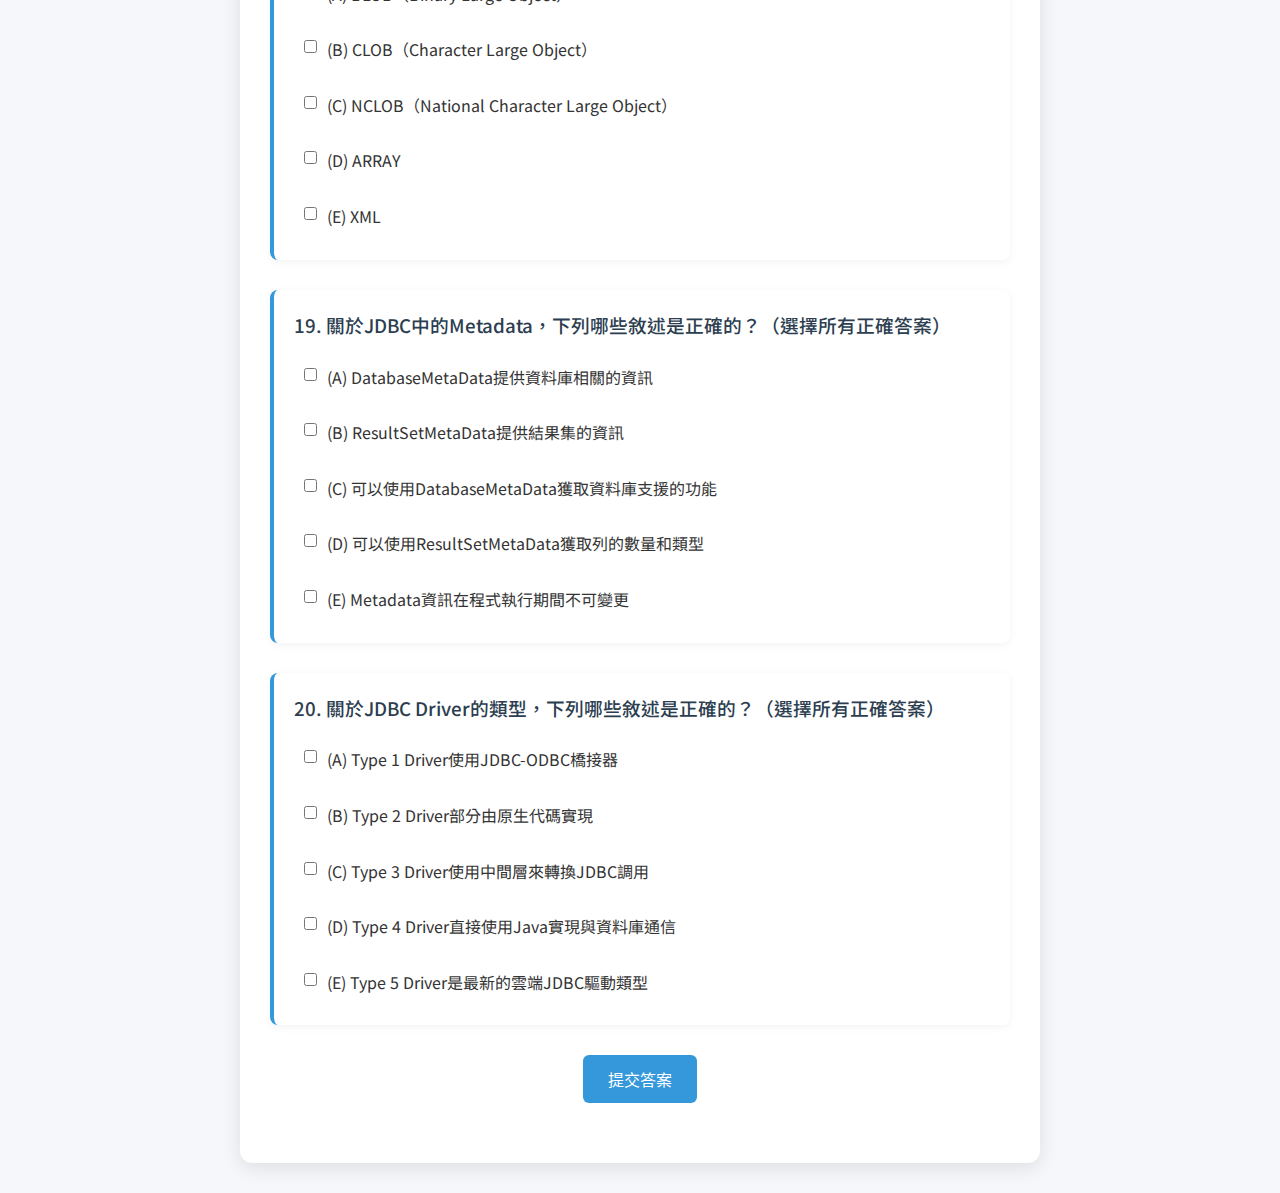
==== commit 96770e5b: "JDBC fix test3" ====
--- a/quiz3.html
+++ b/quiz3.html
@@ -3,7 +3,7 @@
   <head>
     <meta charset="UTF-8" />
     <meta name="viewport" content="width=device-width, initial-scale=1.0" />
-    <title>JDBC與NoSQL測驗</title>
+    <title>JDBC練習三 | JDBC練習測驗</title>
     <link rel="stylesheet" href="./css/style.css" />
     <link
       href="https://fonts.googleapis.com/css2?family=Noto+Sans+TC:wght@400;500;700&display=swap"
@@ -23,7 +23,7 @@
     </div>
 
     <div class="quiz-container">
-      <h1>JDBC與NoSQL測驗</h1>
+      <h1>JDBC與NoSQL測驗 - 練習三</h1>
 
       <div class="instructions">
         <p>
